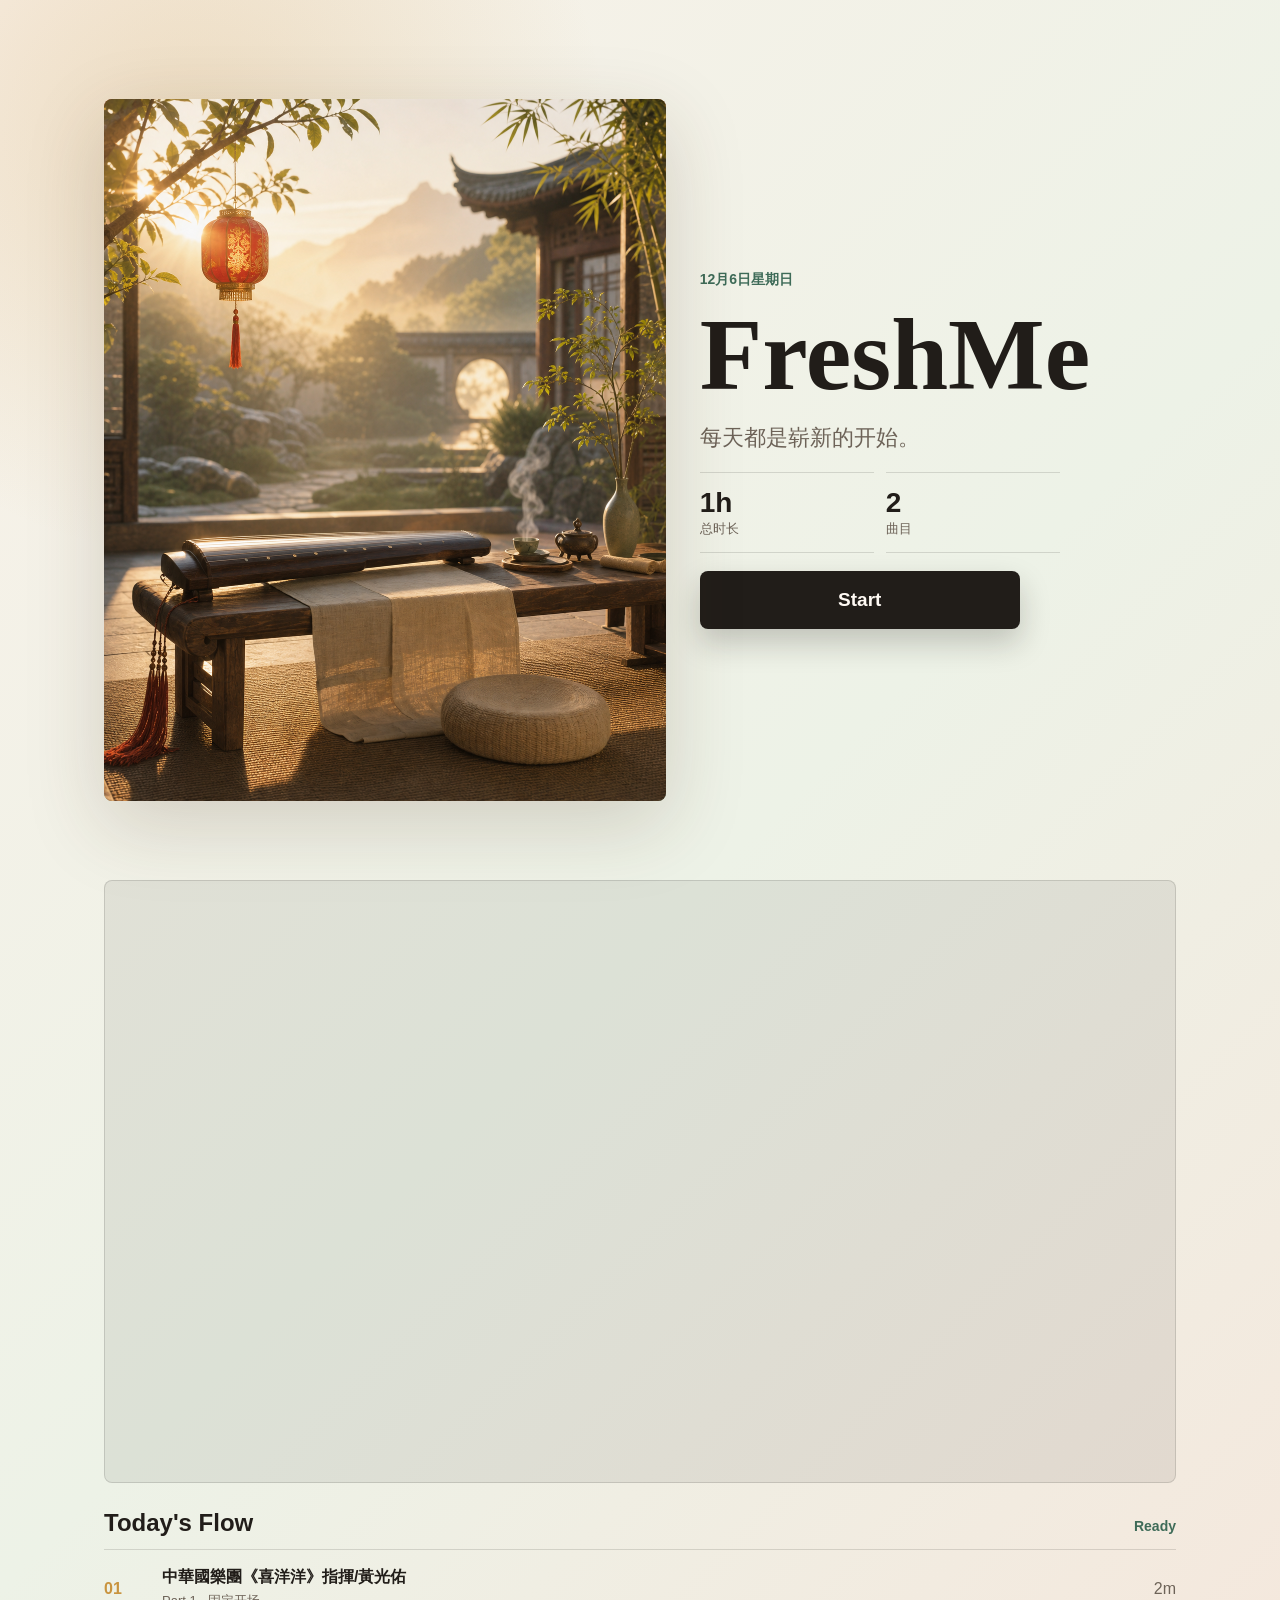
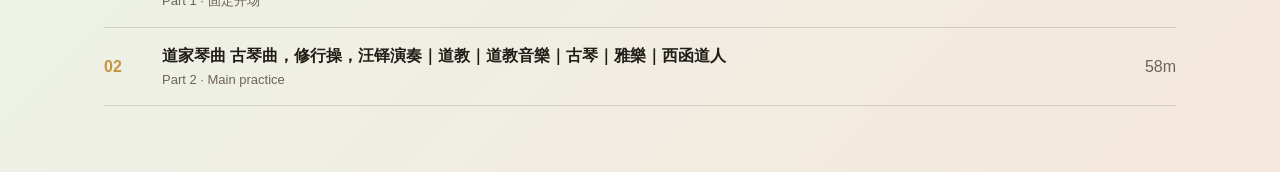
==== index.html @ 756ff529 "Initial FreshMe static app" ====
<!doctype html>
<html lang="zh-CN">
  <head>
    <meta charset="utf-8">
    <meta name="viewport" content="width=device-width, initial-scale=1">
    <meta name="theme-color" content="#f7efe2">
    <title>FreshMe</title>
    <link rel="stylesheet" href="./styles.css">
  </head>
  <body>
    <main class="app-shell">
      <section class="hero" aria-label="FreshMe 今日晨练">
        <div class="cover-wrap">
          <img id="daily-cover" class="cover" alt="FreshMe 今日封面">
          <div class="cover-fallback" aria-hidden="true"></div>
        </div>

        <div class="content">
          <p class="date" id="today-label"></p>
          <h1>FreshMe</h1>
          <p class="subtitle">每天都是崭新的开始。</p>

          <div class="stats" aria-label="今日晨练统计">
            <div>
              <span id="total-time">--</span>
              <small>总时长</small>
            </div>
            <div>
              <span id="track-count">--</span>
              <small>曲目</small>
            </div>
          </div>

          <button id="start-button" class="start-button" type="button">Start</button>
        </div>
      </section>

      <section class="player-zone" aria-label="YouTube 播放器">
        <div id="player"></div>
      </section>

      <section class="playlist" aria-label="今日播放清单">
        <div class="section-title">
          <h2>Today's Flow</h2>
          <span id="flow-status">Ready</span>
        </div>
        <ol id="playlist-list"></ol>
      </section>
    </main>

    <script src="./data/tracks-data.js"></script>
    <script src="https://www.youtube.com/iframe_api"></script>
    <script src="./app.js"></script>
  </body>
</html>
---- styles.css ----
:root {
  color-scheme: light;
  --ink: #211d19;
  --muted: #6d6358;
  --paper: #f8f0e4;
  --line: rgba(33, 29, 25, 0.14);
  --accent: #b8422b;
  --gold: #c9943f;
  --green: #3e6b58;
  --shadow: 0 24px 80px rgba(72, 45, 24, 0.18);
}

* {
  box-sizing: border-box;
}

body {
  margin: 0;
  min-height: 100vh;
  background:
    radial-gradient(circle at 15% 8%, rgba(201, 148, 63, 0.24), transparent 26rem),
    linear-gradient(135deg, #f9f1e8 0%, #edf2e7 52%, #f5e7dc 100%);
  color: var(--ink);
  font-family: -apple-system, BlinkMacSystemFont, "Segoe UI", "PingFang SC", "Hiragino Sans GB", sans-serif;
}

.app-shell {
  width: min(1120px, 100%);
  margin: 0 auto;
  padding: 24px;
}

.hero {
  min-height: calc(100vh - 48px);
  display: grid;
  grid-template-columns: minmax(280px, 0.92fr) minmax(300px, 0.78fr);
  gap: 34px;
  align-items: center;
}

.cover-wrap {
  position: relative;
  aspect-ratio: 4 / 5;
  min-height: 420px;
  overflow: hidden;
  border-radius: 8px;
  box-shadow: var(--shadow);
  background: #efe2d2;
}

.cover,
.cover-fallback {
  position: absolute;
  inset: 0;
  width: 100%;
  height: 100%;
}

.cover {
  object-fit: cover;
  z-index: 2;
}

.cover-fallback {
  background:
    linear-gradient(160deg, rgba(184, 66, 43, 0.9), rgba(201, 148, 63, 0.72) 42%, rgba(62, 107, 88, 0.72)),
    url("https://images.unsplash.com/photo-1500530855697-b586d89ba3ee?auto=format&fit=crop&w=1200&q=75");
  background-size: cover;
  background-position: center;
}

.content {
  display: flex;
  flex-direction: column;
  align-items: flex-start;
  gap: 18px;
}

.date {
  margin: 0;
  color: var(--green);
  font-size: 14px;
  font-weight: 700;
  letter-spacing: 0;
}

h1 {
  margin: 0;
  font-family: Georgia, "Songti SC", "STSong", serif;
  font-size: clamp(58px, 8vw, 108px);
  line-height: 0.94;
  letter-spacing: 0;
}

.subtitle {
  margin: 0;
  color: var(--muted);
  font-size: 22px;
  line-height: 1.45;
}

.stats {
  display: grid;
  grid-template-columns: repeat(2, minmax(116px, 1fr));
  gap: 12px;
  width: min(360px, 100%);
}

.stats div {
  border-top: 1px solid var(--line);
  border-bottom: 1px solid var(--line);
  padding: 14px 0;
}

.stats span {
  display: block;
  font-size: 28px;
  font-weight: 800;
}

.stats small {
  color: var(--muted);
  font-size: 13px;
}

.start-button {
  width: min(320px, 100%);
  min-height: 58px;
  border: 0;
  border-radius: 8px;
  background: var(--ink);
  color: #fffaf4;
  font-size: 19px;
  font-weight: 800;
  cursor: pointer;
  box-shadow: 0 14px 30px rgba(33, 29, 25, 0.22);
}

.start-button:active {
  transform: translateY(1px);
}

.player-zone {
  margin: 4px 0 26px;
  aspect-ratio: 16 / 9;
  background: rgba(33, 29, 25, 0.08);
  border: 1px solid var(--line);
  border-radius: 8px;
  overflow: hidden;
}

#player,
#player iframe {
  width: 100%;
  height: 100%;
}

.playlist {
  padding-bottom: 42px;
}

.section-title {
  display: flex;
  align-items: baseline;
  justify-content: space-between;
  gap: 18px;
  border-bottom: 1px solid var(--line);
  padding-bottom: 12px;
}

.section-title h2 {
  margin: 0;
  font-size: 24px;
  letter-spacing: 0;
}

.section-title span {
  color: var(--green);
  font-size: 14px;
  font-weight: 700;
}

ol {
  list-style: none;
  margin: 0;
  padding: 0;
}

.track {
  display: grid;
  grid-template-columns: 44px 1fr auto;
  gap: 14px;
  align-items: center;
  min-height: 78px;
  border-bottom: 1px solid var(--line);
}

.track-index {
  color: var(--gold);
  font-weight: 900;
}

.track-title {
  margin: 0;
  font-size: 16px;
  font-weight: 800;
  line-height: 1.3;
}

.track-note {
  margin: 5px 0 0;
  color: var(--muted);
  font-size: 13px;
}

.track-time {
  color: var(--muted);
  font-variant-numeric: tabular-nums;
  white-space: nowrap;
}

.track.active .track-title {
  color: var(--accent);
}

@media (max-width: 760px) {
  .app-shell {
    padding: 16px;
  }

  .hero {
    min-height: auto;
    grid-template-columns: 1fr;
    gap: 22px;
    padding-top: 10px;
  }

  .cover-wrap {
    min-height: auto;
    aspect-ratio: 4 / 3;
    max-height: 42vh;
  }

  h1 {
    font-size: 56px;
  }

  .subtitle {
    font-size: 18px;
  }

  .content {
    gap: 13px;
  }

  .stats div {
    padding: 10px 0;
  }

  .track {
    grid-template-columns: 34px 1fr;
  }

  .track-time {
    grid-column: 2;
    justify-self: start;
    padding-bottom: 12px;
  }
}
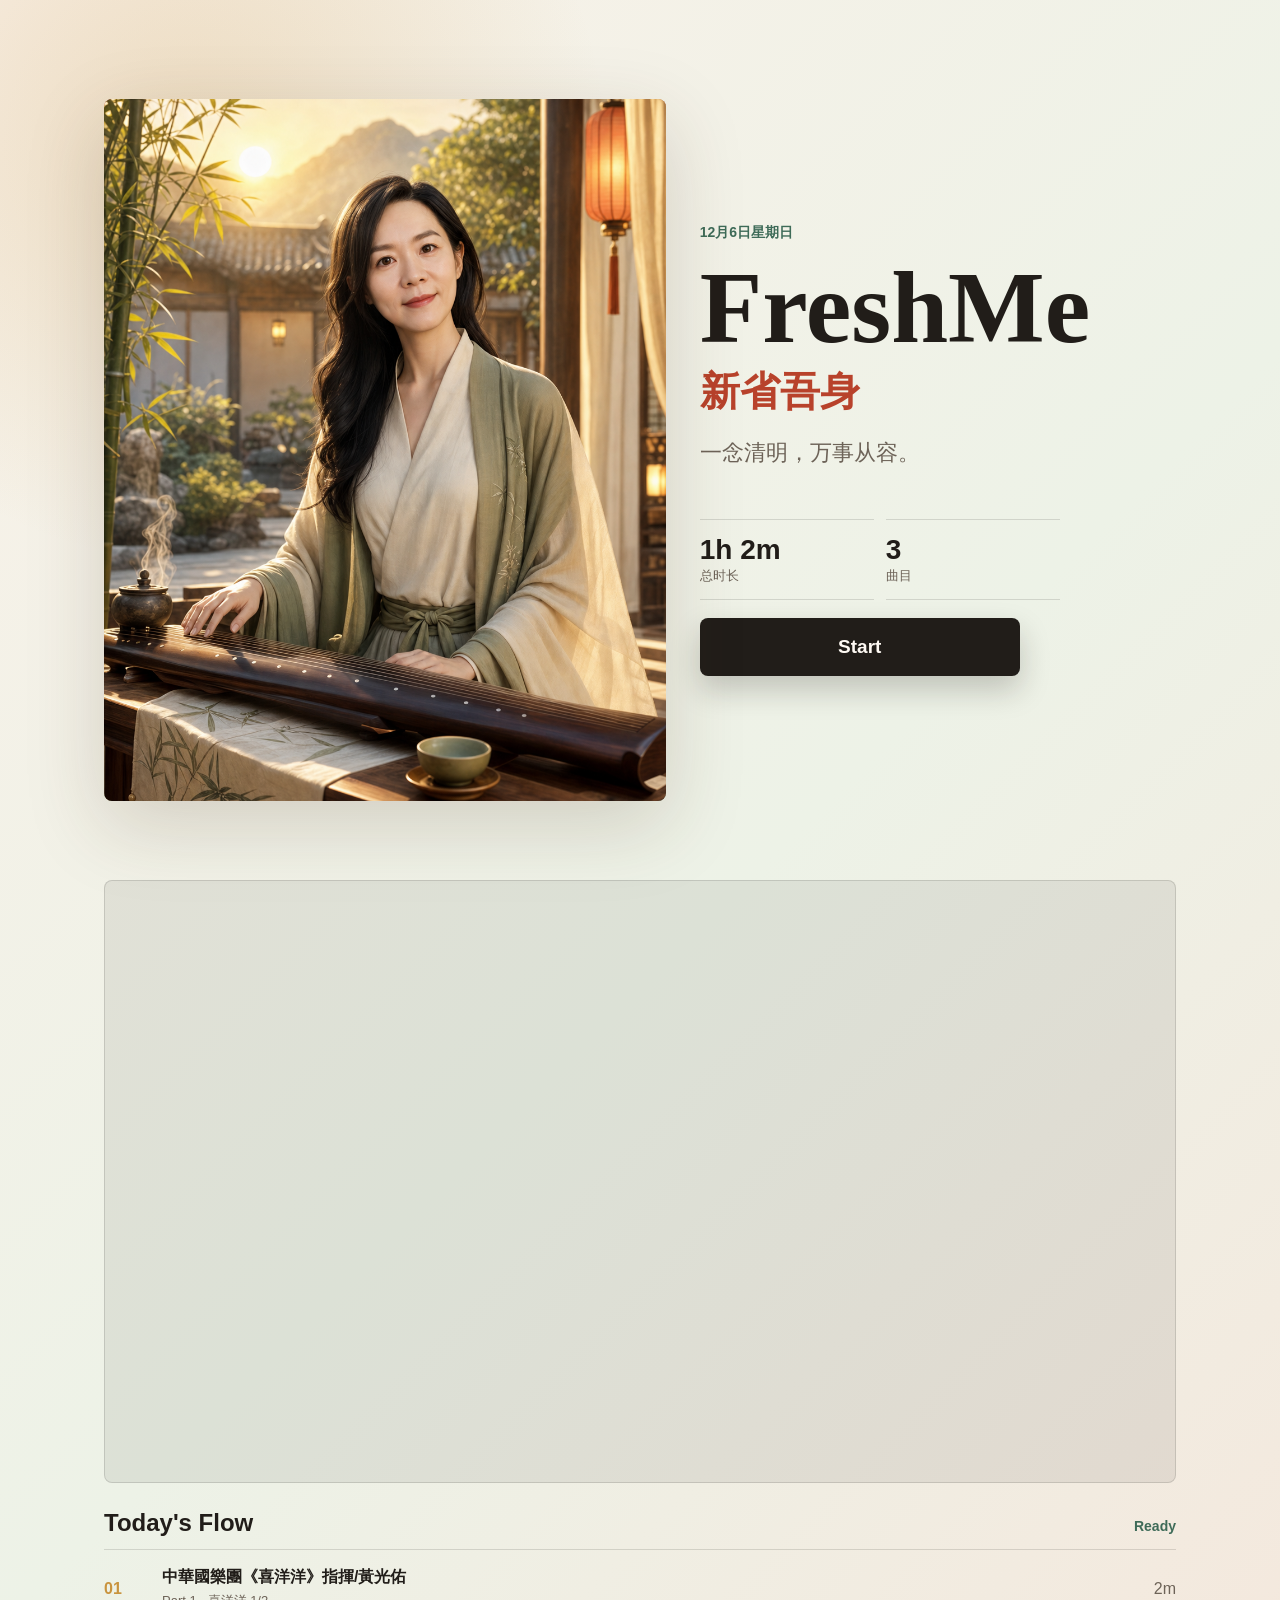
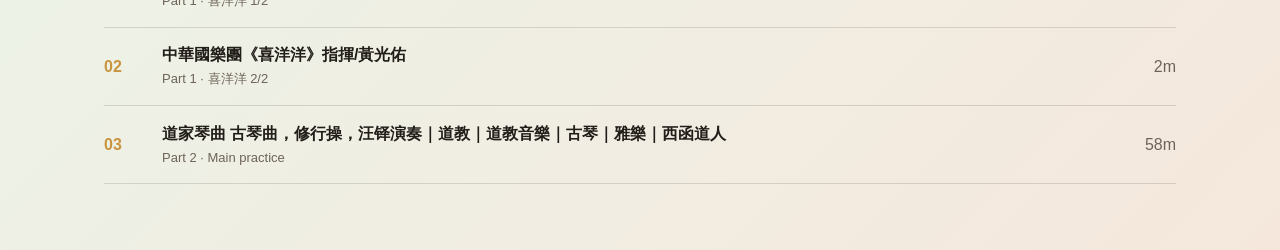
==== commit f0566e08: "Refine FreshMe identity and playback" ====
--- a/index.html
+++ b/index.html
@@ -17,8 +17,11 @@
 
         <div class="content">
           <p class="date" id="today-label"></p>
-          <h1>FreshMe</h1>
-          <p class="subtitle">每天都是崭新的开始。</p>
+          <div class="brand-lockup" aria-label="FreshMe 新省吾身">
+            <h1>FreshMe</h1>
+            <p class="brand-cn">新省吾身</p>
+          </div>
+          <p class="subtitle" id="daily-mantra"></p>
 
           <div class="stats" aria-label="今日晨练统计">
             <div>
--- a/styles.css
+++ b/styles.css
@@ -58,6 +58,7 @@
 
 .cover {
   object-fit: cover;
+  object-position: center center;
   z-index: 2;
 }
 
@@ -86,15 +87,33 @@
 
 h1 {
   margin: 0;
-  font-family: Georgia, "Songti SC", "STSong", serif;
+  font-family: "STSong", "Songti SC", "Noto Serif CJK SC", Georgia, serif;
   font-size: clamp(58px, 8vw, 108px);
   line-height: 0.94;
   letter-spacing: 0;
 }
 
+.brand-lockup {
+  display: flex;
+  flex-direction: column;
+  gap: 8px;
+}
+
+.brand-cn {
+  margin: 0;
+  color: var(--accent);
+  font-family: "Hannotate SC", "Xingkai SC", "Kaiti SC", "STKaiti", "Songti SC", serif;
+  font-size: clamp(25px, 3.8vw, 40px);
+  font-weight: 700;
+  letter-spacing: 0;
+}
+
 .subtitle {
   margin: 0;
   color: var(--muted);
+  min-height: 64px;
+  max-width: 430px;
+  font-family: "Kaiti SC", "STKaiti", "Songti SC", serif;
   font-size: 22px;
   line-height: 1.45;
 }
@@ -193,6 +212,11 @@
   align-items: center;
   min-height: 78px;
   border-bottom: 1px solid var(--line);
+  cursor: pointer;
+}
+
+.track:hover .track-title {
+  color: var(--accent);
 }
 
 .track-index {
@@ -237,8 +261,12 @@
 
   .cover-wrap {
     min-height: auto;
-    aspect-ratio: 4 / 3;
-    max-height: 42vh;
+    aspect-ratio: 1 / 1;
+    max-height: 40vh;
+  }
+
+  .cover {
+    object-position: center 32%;
   }
 
   h1 {
@@ -246,6 +274,7 @@
   }
 
   .subtitle {
+    min-height: 52px;
     font-size: 18px;
   }
 
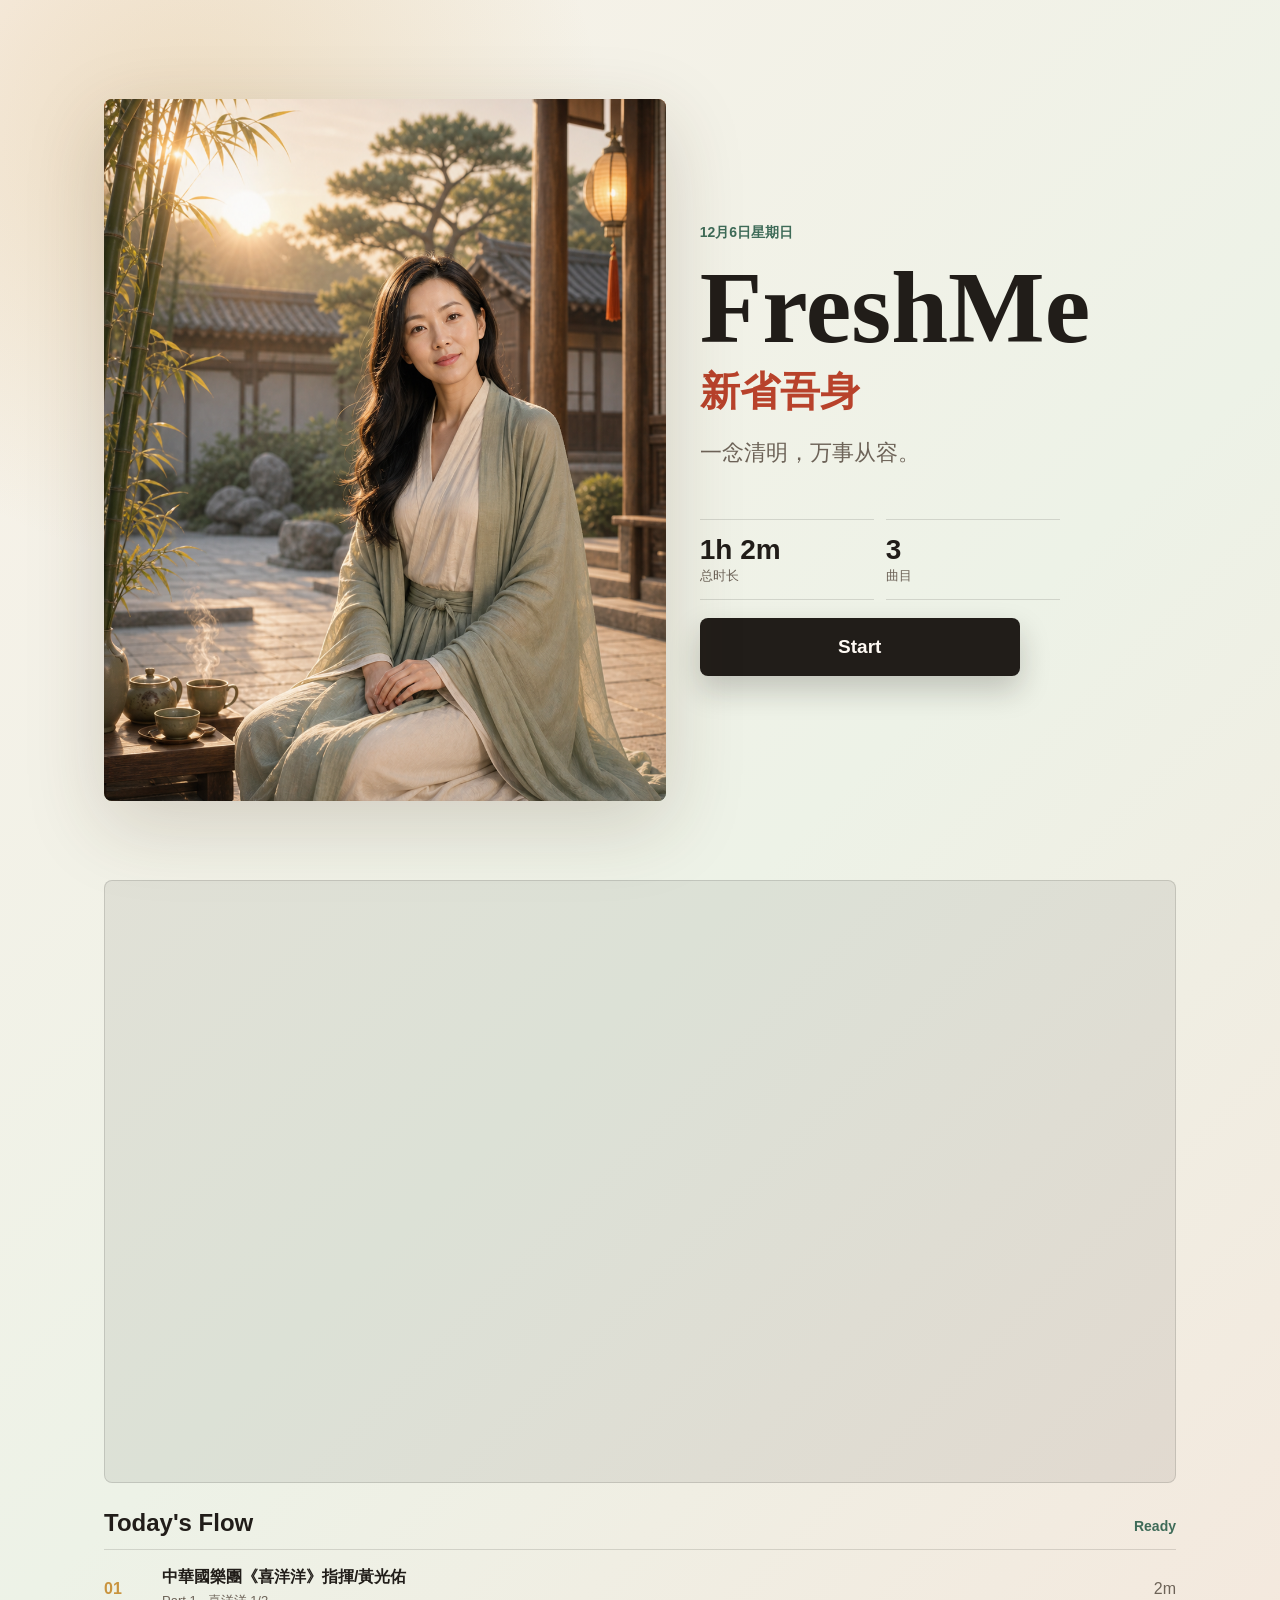
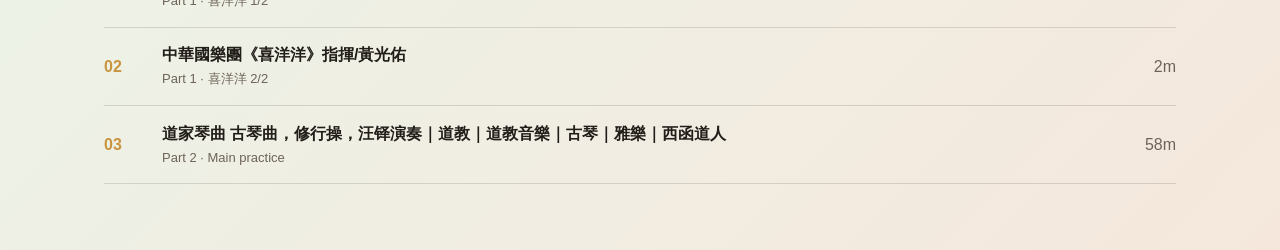
==== commit 330fa77a: "Add FreshMe daily cover rotation" ====
--- a/index.html
+++ b/index.html
@@ -52,6 +52,7 @@
     </main>
 
     <script src="./data/tracks-data.js"></script>
+    <script src="./data/covers-data.js"></script>
     <script src="https://www.youtube.com/iframe_api"></script>
     <script src="./app.js"></script>
   </body>
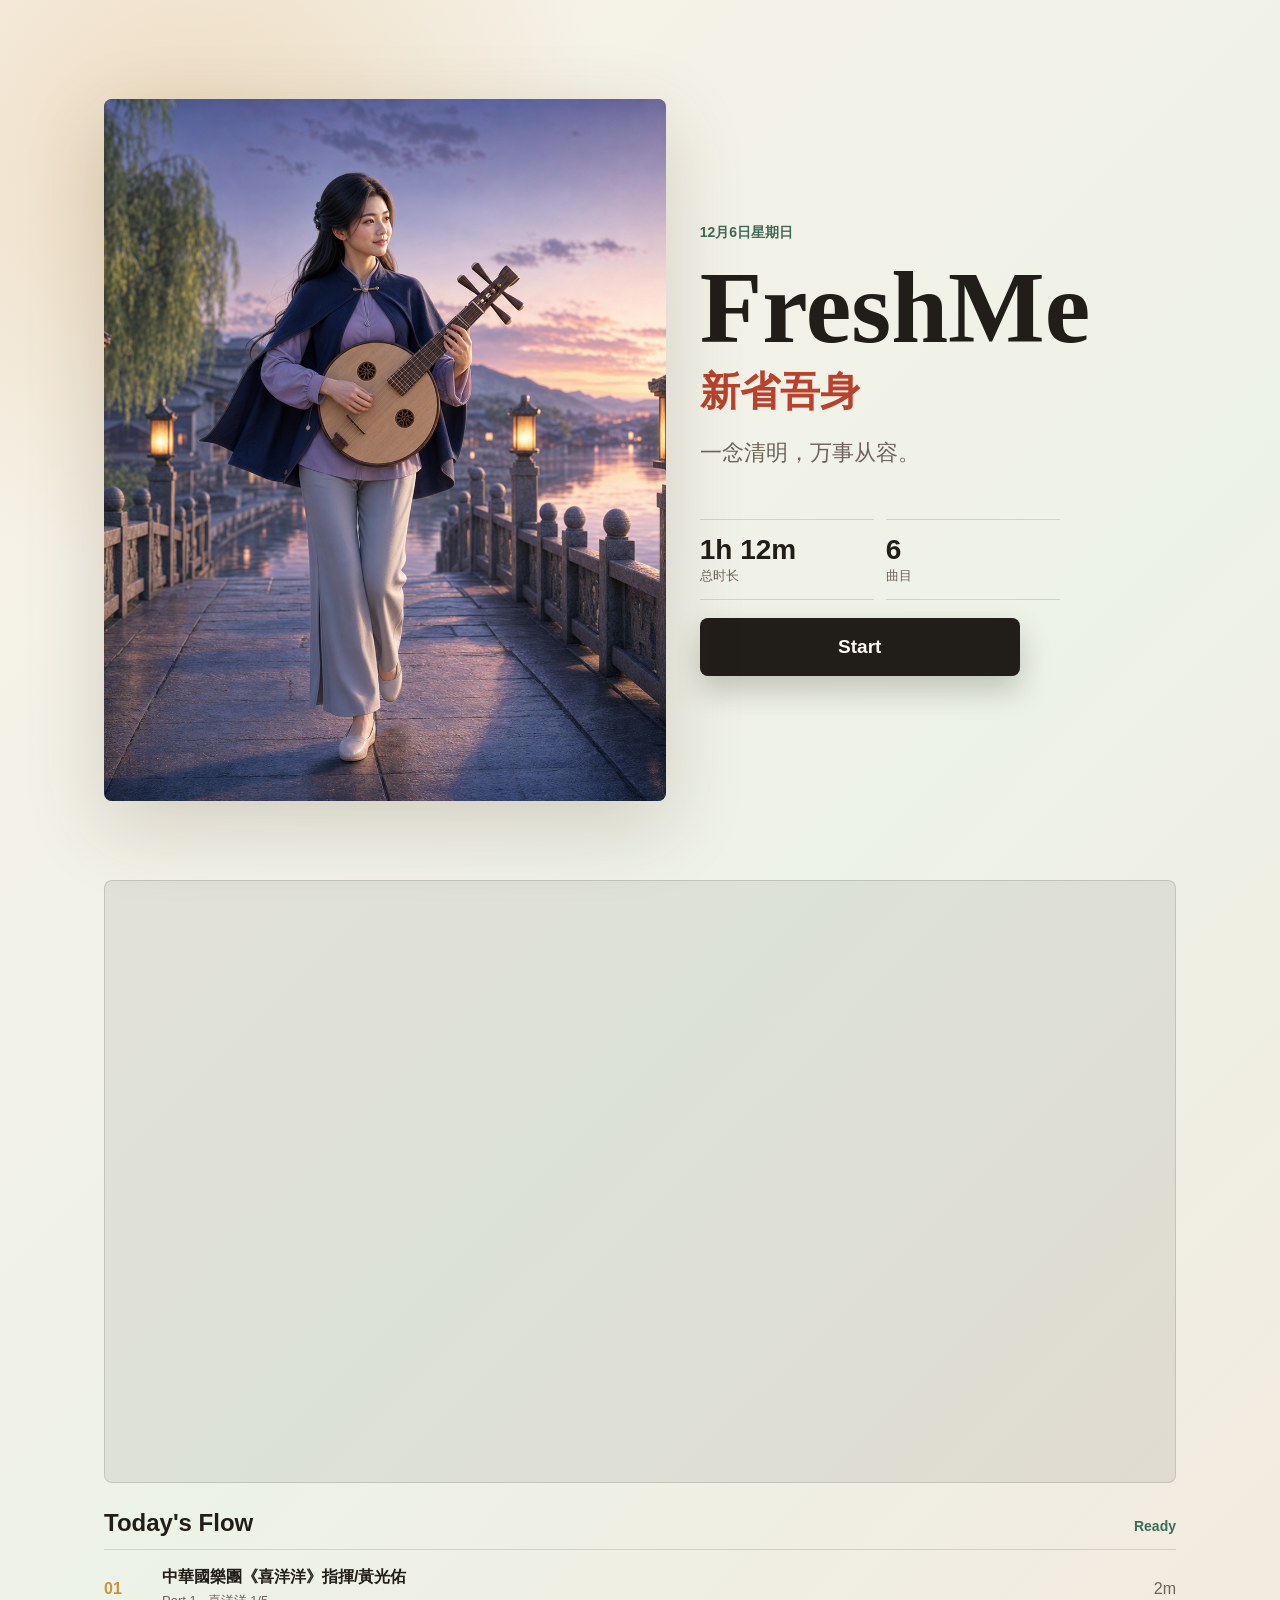
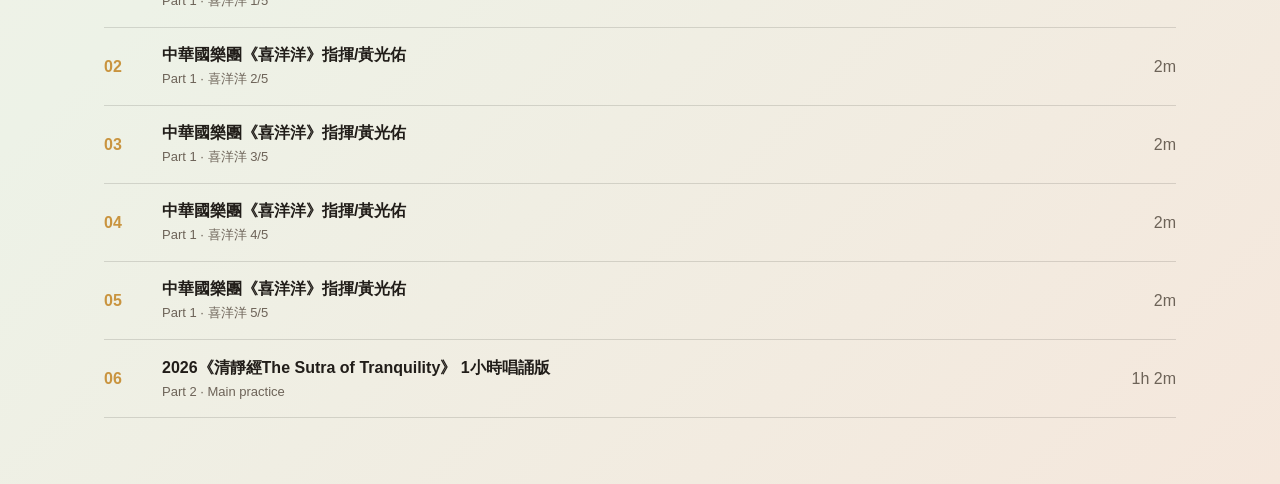
==== commit b20e036e: "Bust FreshMe playback cache" ====
--- a/index.html
+++ b/index.html
@@ -51,9 +51,9 @@
       </section>
     </main>
 
-    <script src="./data/tracks-data.js"></script>
-    <script src="./data/covers-data.js"></script>
+    <script src="./data/tracks-data.js?v=20260615-ipad-fix"></script>
+    <script src="./data/covers-data.js?v=20260615-ipad-fix"></script>
     <script src="https://www.youtube.com/iframe_api"></script>
-    <script src="./app.js"></script>
+    <script src="./app.js?v=20260615-ipad-fix"></script>
   </body>
 </html>
